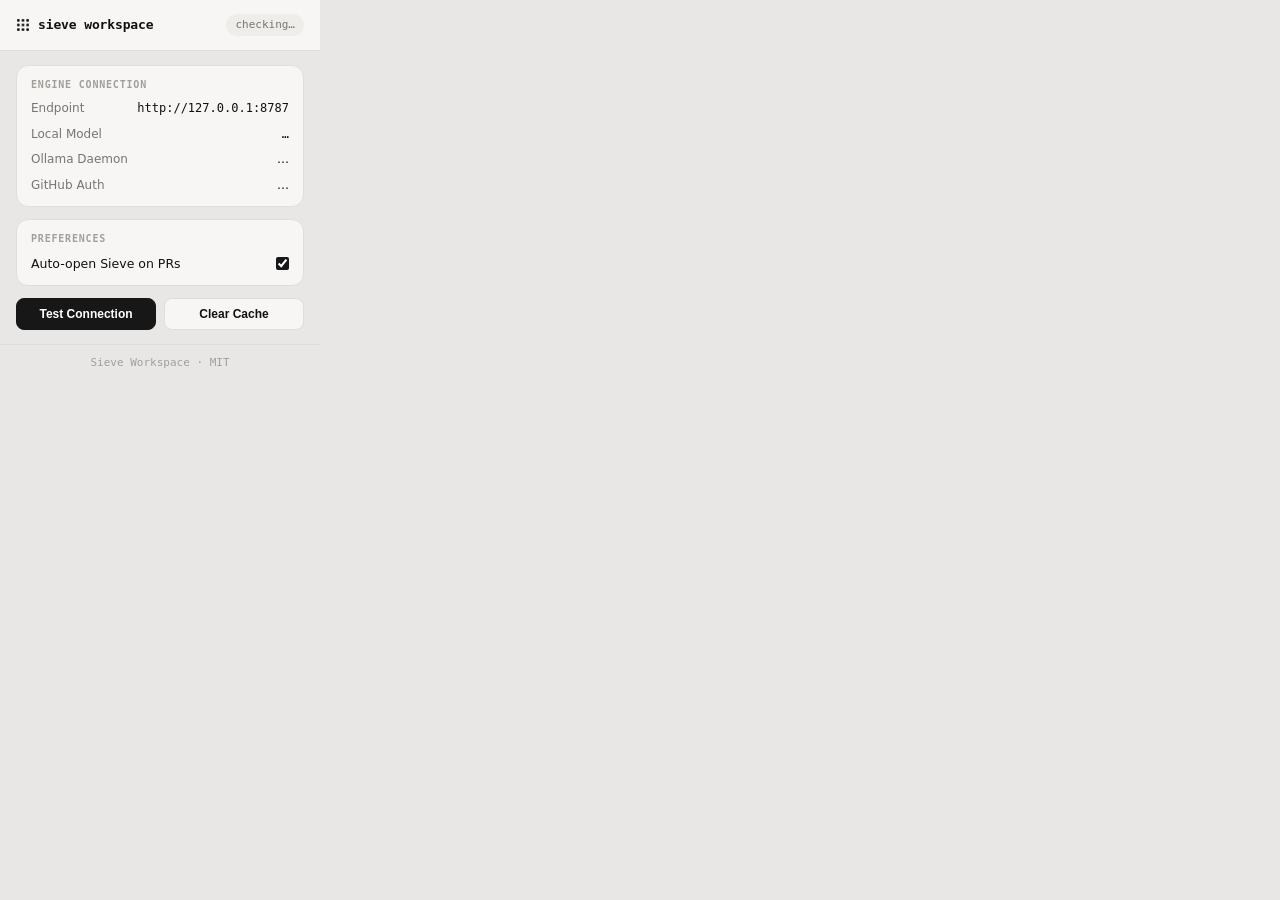
==== extension/popup/popup.html @ cc38a7e6 "feat(extension): add monochromatic popup with engine status" ====
<!doctype html>
<html lang="en">
<head>
  <meta charset="utf-8">
  <title>Sieve Workspace</title>
  <link rel="stylesheet" href="popup.css">
</head>
<body>
  <header class="pop-head">
    <div class="pop-brand">
      <span class="mesh" aria-hidden="true"></span>
      <span class="brand-text">sieve workspace</span>
    </div>
    <span id="health-badge" class="badge">checking…</span>
  </header>

  <main class="pop-body">
    <section class="section">
      <h3 class="label">Engine Connection</h3>
      <div class="row">
        <span class="key">Endpoint</span>
        <span class="val mono" id="engine-url">http://127.0.0.1:8787</span>
      </div>
      <div class="row">
        <span class="key">Local Model</span>
        <span class="val mono" id="model-name">…</span>
      </div>
      <div class="row">
        <span class="key">Ollama Daemon</span>
        <span class="val" id="ollama-status">…</span>
      </div>
      <div class="row">
        <span class="key">GitHub Auth</span>
        <span class="val" id="github-auth">…</span>
      </div>
    </section>

    <section class="section">
      <h3 class="label">Preferences</h3>
      <label class="toggle-row">
        <span>Auto-open Sieve on PRs</span>
        <input type="checkbox" id="auto-open-toggle" checked>
      </label>
    </section>

    <div class="pop-actions">
      <button type="button" class="btn" id="refresh-btn">Test Connection</button>
      <button type="button" class="btn ghost" id="clear-cache-btn">Clear Cache</button>
    </div>

    <div id="offline-help" class="help-box" hidden>
      <p><strong>Engine not reachable:</strong></p>
      <code>python3 -m sieve --serve</code>
    </div>
  </main>

  <footer class="pop-foot">
    <span>Sieve Workspace · MIT</span>
  </footer>

  <script src="popup.js"></script>
</body>
</html>
---- extension/popup/popup.css ----
:root {
  --canvas-bg: #E8E7E5;
  --surface-primary: #F7F6F4;
  --surface-secondary: #EEEDEA;
  --surface-elevated: #FFFFFF;
  --text-primary: #111111;
  --text-secondary: #777571;
  --text-muted: #A19F9A;
  --contrast-accent: #171717;
  --border-subtle: #DFDEDA;
  --border-strong: #C4C2BC;
  --status-ready: #2e7d32;
  --status-ready-bg: rgba(46, 125, 50, 0.08);
  --status-blocked: #c62828;
  --status-blocked-bg: rgba(198, 40, 40, 0.08);
  --font-mono: ui-monospace, SFMono-Regular, "SF Mono", Menlo, Consolas, monospace;
}

* { box-sizing: border-box; margin: 0; padding: 0; }
body {
  width: 320px;
  background: var(--canvas-bg);
  font-family: -apple-system, BlinkMacSystemFont, "Segoe UI", system-ui, sans-serif;
  color: var(--text-primary);
  font-size: 13px;
  line-height: 1.45;
  -webkit-font-smoothing: antialiased;
}

.pop-head {
  padding: 14px 16px;
  background: var(--surface-primary);
  border-bottom: 1px solid var(--border-subtle);
  display: flex;
  justify-content: space-between;
  align-items: center;
}
.pop-brand {
  display: flex;
  align-items: center;
  gap: 8px;
  font-weight: 700;
  font-family: var(--font-mono);
  font-size: 13px;
  letter-spacing: -0.01em;
}
.mesh {
  width: 14px;
  height: 14px;
  background: radial-gradient(circle, var(--contrast-accent) 1.2px, transparent 1.5px) 0 0 / 4.66px 4.66px;
  border-radius: 3px;
}
.badge {
  font-size: 11px;
  font-family: var(--font-mono);
  padding: 3px 9px;
  border-radius: 999px;
  background: var(--surface-secondary);
  color: var(--text-secondary);
}
.badge.ok { background: var(--status-ready-bg); color: var(--status-ready); font-weight: 600; border: 1px solid rgba(46, 125, 50, 0.2); }
.badge.off { background: var(--status-blocked-bg); color: var(--status-blocked); font-weight: 600; border: 1px solid rgba(198, 40, 40, 0.2); }

.pop-body {
  padding: 14px 16px;
  display: grid;
  gap: 12px;
}
.section {
  background: var(--surface-primary);
  border: 1px solid var(--border-subtle);
  border-radius: 12px;
  padding: 12px 14px;
  display: grid;
  gap: 8px;
}
.label {
  font-size: 10px;
  font-weight: 700;
  text-transform: uppercase;
  color: var(--text-muted);
  letter-spacing: 0.08em;
  font-family: var(--font-mono);
}
.row {
  display: flex;
  justify-content: space-between;
  align-items: baseline;
  font-size: 12px;
}
.key { color: var(--text-secondary); }
.val { font-weight: 500; color: var(--text-primary); }
.mono { font-family: var(--font-mono); }

.toggle-row {
  display: flex;
  justify-content: space-between;
  align-items: center;
  font-size: 12.5px;
  color: var(--text-primary);
  cursor: pointer;
}
.toggle-row input { cursor: pointer; accent-color: var(--contrast-accent); }

.pop-actions {
  display: grid;
  grid-template-columns: 1fr 1fr;
  gap: 8px;
}
.btn {
  height: 32px;
  border-radius: 8px;
  border: 1px solid var(--contrast-accent);
  background: var(--contrast-accent);
  color: #FFFFFF;
  font-size: 12px;
  font-weight: 600;
  cursor: pointer;
  transition: all 0.15s ease;
}
.btn.ghost {
  background: var(--surface-primary);
  border-color: var(--border-subtle);
  color: var(--text-primary);
}
.btn:hover { opacity: 0.9; }

.help-box {
  background: var(--status-blocked-bg);
  border: 1px solid rgba(198, 40, 40, 0.2);
  border-radius: 10px;
  padding: 10px 12px;
  font-size: 11.5px;
  color: var(--status-blocked);
}
.help-box code {
  display: block;
  margin-top: 5px;
  background: #FFFFFF;
  padding: 5px 8px;
  border-radius: 6px;
  border: 1px solid var(--border-subtle);
  font-family: var(--font-mono);
  color: var(--text-primary);
}

.pop-foot {
  padding: 10px 16px;
  border-top: 1px solid var(--border-subtle);
  text-align: center;
  font-size: 11px;
  color: var(--text-muted);
  font-family: var(--font-mono);
}
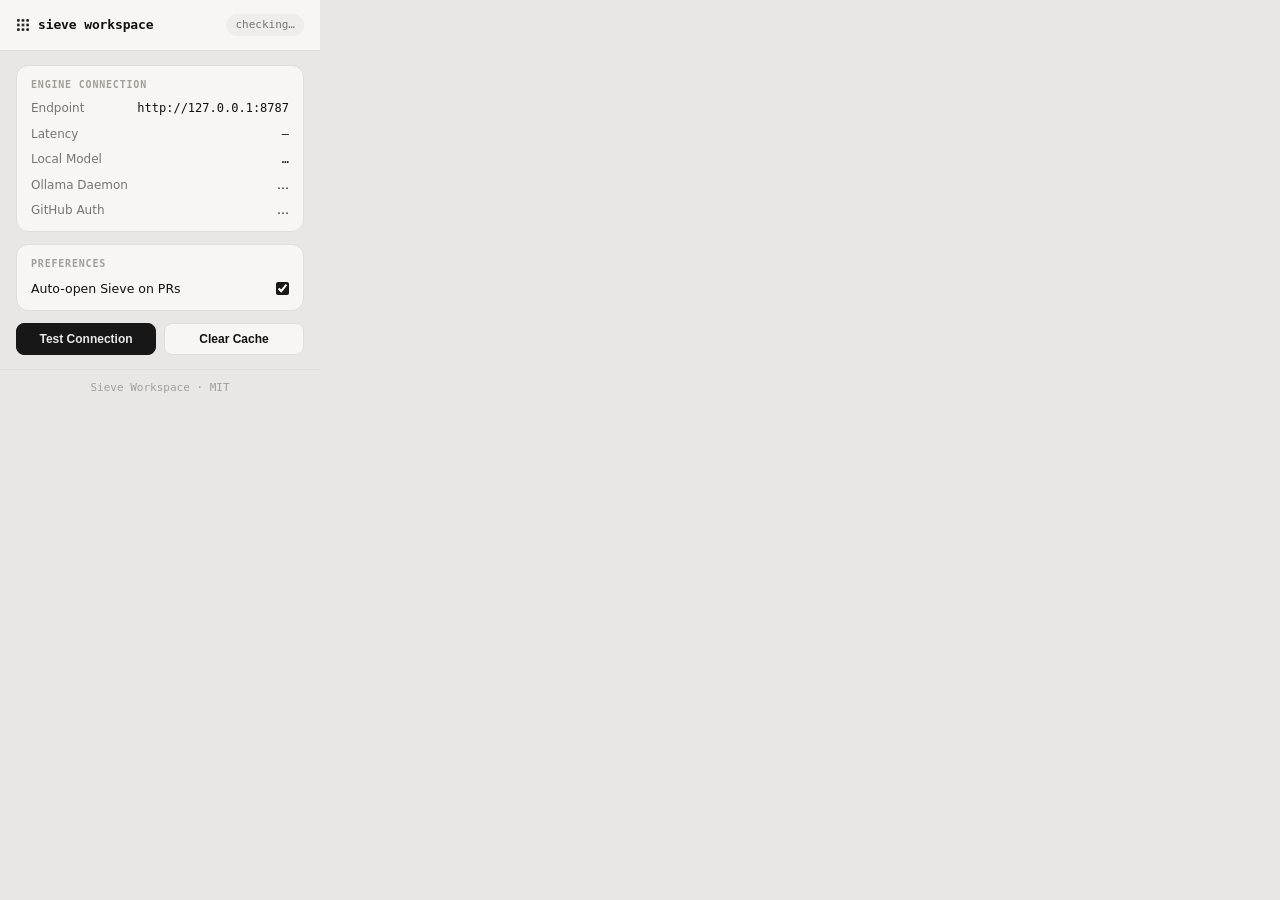
==== commit 7b7b7f04: "feat(popup): add real live connection testing, latency, and dark mode support" ====
--- a/extension/popup/popup.html
+++ b/extension/popup/popup.html
@@ -20,6 +20,10 @@
       <div class="row">
         <span class="key">Endpoint</span>
         <span class="val mono" id="engine-url">http://127.0.0.1:8787</span>
+      </div>
+      <div class="row" id="latency-row" hidden>
+        <span class="key">Latency</span>
+        <span class="val mono" id="ping-latency">–</span>
       </div>
       <div class="row">
         <span class="key">Local Model</span>
@@ -50,6 +54,7 @@
 
     <div id="offline-help" class="help-box" hidden>
       <p><strong>Engine not reachable:</strong></p>
+      <div class="err-detail" style="font-size:11px; margin: 4px 0; opacity: 0.9;">Connection refused</div>
       <code>python3 -m sieve --serve</code>
     </div>
   </main>
@@ -61,4 +66,3 @@
   <script src="popup.js"></script>
 </body>
 </html>
-
--- a/extension/popup/popup.css
+++ b/extension/popup/popup.css
@@ -14,6 +14,25 @@
   --status-blocked: #c62828;
   --status-blocked-bg: rgba(198, 40, 40, 0.08);
   --font-mono: ui-monospace, SFMono-Regular, "SF Mono", Menlo, Consolas, monospace;
+}
+
+@media (prefers-color-scheme: dark) {
+  :root {
+    --canvas-bg: #0d1117;
+    --surface-primary: #161b22;
+    --surface-secondary: #21262d;
+    --surface-elevated: #30363d;
+    --text-primary: #f0f6fc;
+    --text-secondary: #8b949e;
+    --text-muted: #6e7681;
+    --contrast-accent: #f0f6fc;
+    --border-subtle: #30363d;
+    --border-strong: #484f58;
+    --status-ready: #3fb950;
+    --status-ready-bg: rgba(63, 185, 80, 0.15);
+    --status-blocked: #f85149;
+    --status-blocked-bg: rgba(248, 81, 73, 0.15);
+  }
 }
 
 * { box-sizing: border-box; margin: 0; padding: 0; }
@@ -112,7 +131,7 @@
   border-radius: 8px;
   border: 1px solid var(--contrast-accent);
   background: var(--contrast-accent);
-  color: #FFFFFF;
+  color: var(--canvas-bg);
   font-size: 12px;
   font-weight: 600;
   cursor: pointer;
@@ -124,6 +143,7 @@
   color: var(--text-primary);
 }
 .btn:hover { opacity: 0.9; }
+.btn:disabled { opacity: 0.5; cursor: not-allowed; }
 
 .help-box {
   background: var(--status-blocked-bg);
@@ -136,7 +156,7 @@
 .help-box code {
   display: block;
   margin-top: 5px;
-  background: #FFFFFF;
+  background: var(--surface-elevated);
   padding: 5px 8px;
   border-radius: 6px;
   border: 1px solid var(--border-subtle);
@@ -152,4 +172,3 @@
   color: var(--text-muted);
   font-family: var(--font-mono);
 }
-
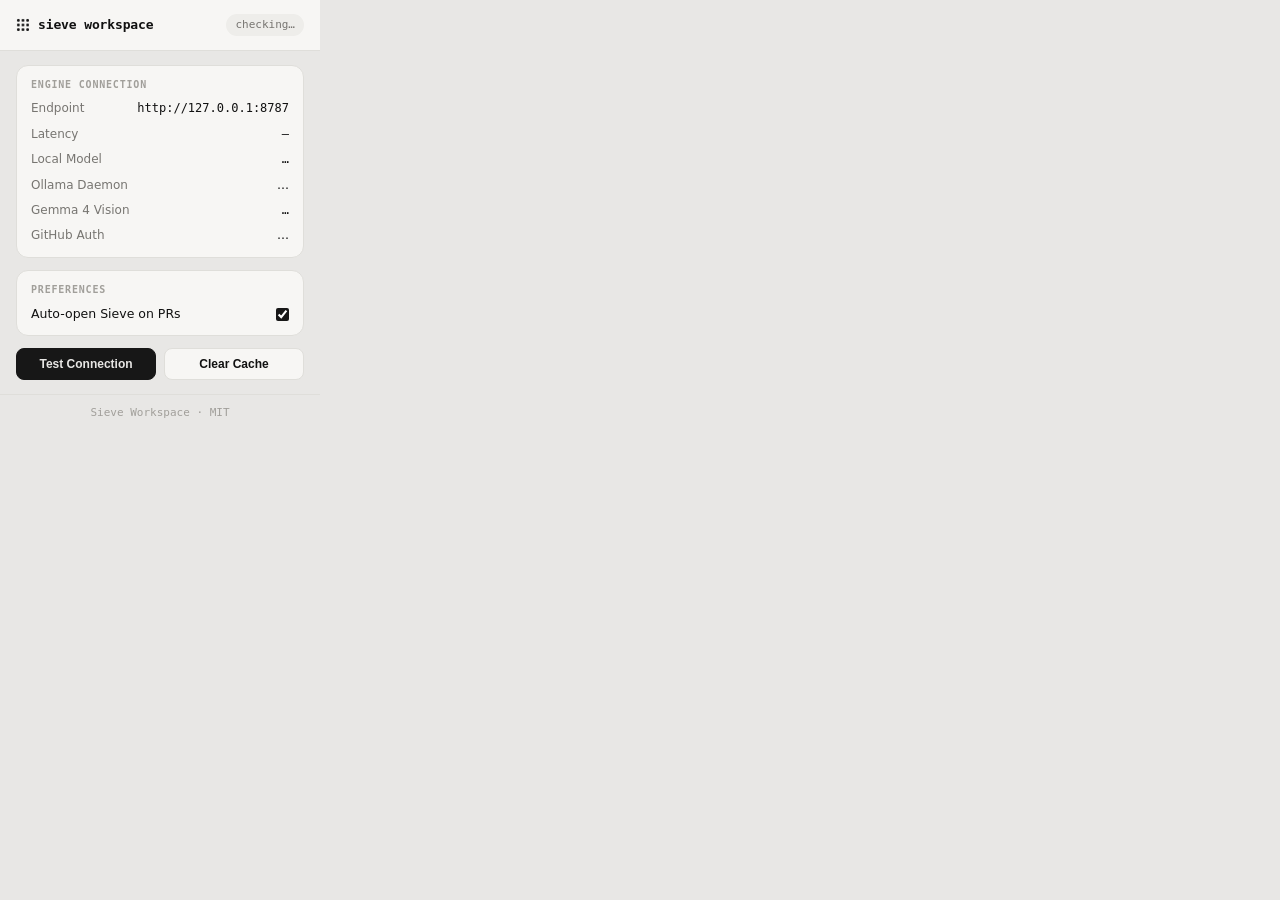
==== commit 9f4dd799: "feat(ui): integrate visual intelligence with gemma 4 in pr drawer and popup" ====
--- a/extension/popup/popup.html
+++ b/extension/popup/popup.html
@@ -34,6 +34,10 @@
         <span class="val" id="ollama-status">…</span>
       </div>
       <div class="row">
+        <span class="key">Gemma 4 Vision</span>
+        <span class="val mono" id="gemma-status">…</span>
+      </div>
+      <div class="row">
         <span class="key">GitHub Auth</span>
         <span class="val" id="github-auth">…</span>
       </div>
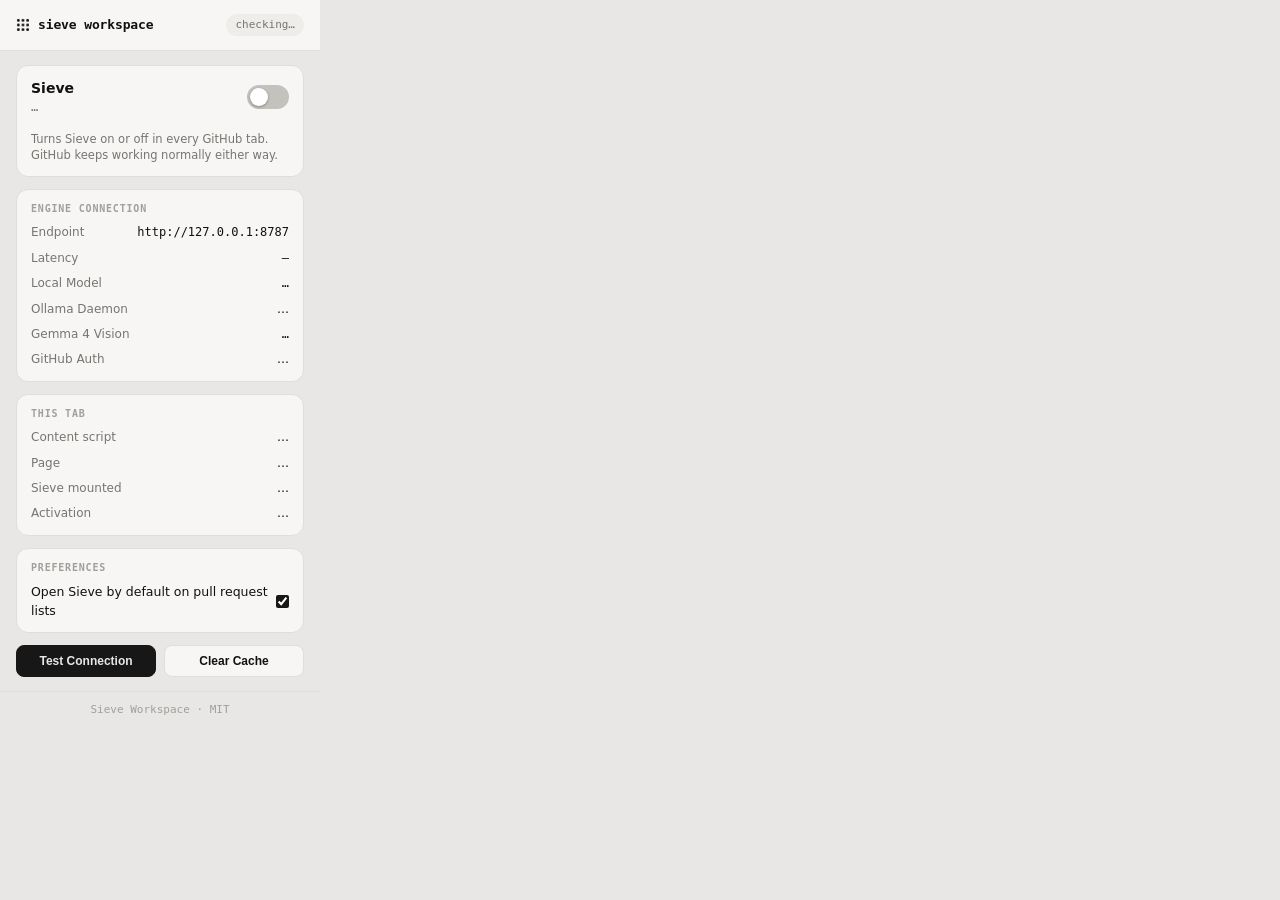
==== commit dc722c51: "release: ship Sieve showcase and final hackathon presentation" ====
--- a/extension/popup/popup.html
+++ b/extension/popup/popup.html
@@ -15,6 +15,17 @@
   </header>
 
   <main class="pop-body">
+    <section class="section master">
+      <label class="master-row" for="master-toggle">
+        <span class="master-text">
+          <span class="master-title">Sieve</span>
+          <span class="master-state" id="master-state">…</span>
+        </span>
+        <input type="checkbox" role="switch" id="master-toggle" class="switch" aria-describedby="master-state">
+      </label>
+      <p class="master-help" id="master-help">Turns Sieve on or off in every GitHub tab. GitHub keeps working normally either way.</p>
+    </section>
+
     <section class="section">
       <h3 class="label">Engine Connection</h3>
       <div class="row">
@@ -43,10 +54,31 @@
       </div>
     </section>
 
+    <section class="section" aria-live="polite">
+      <h3 class="label">This Tab</h3>
+      <div class="row">
+        <span class="key">Content script</span>
+        <span class="val" id="tab-script">…</span>
+      </div>
+      <div class="row">
+        <span class="key">Page</span>
+        <span class="val" id="tab-route">…</span>
+      </div>
+      <div class="row">
+        <span class="key">Sieve mounted</span>
+        <span class="val" id="tab-mounted">…</span>
+      </div>
+      <div class="row">
+        <span class="key">Activation</span>
+        <span class="val" id="tab-activation">…</span>
+      </div>
+      <p class="tab-note" id="tab-note" hidden></p>
+    </section>
+
     <section class="section">
       <h3 class="label">Preferences</h3>
       <label class="toggle-row">
-        <span>Auto-open Sieve on PRs</span>
+        <span>Open Sieve by default on pull request lists</span>
         <input type="checkbox" id="auto-open-toggle" checked>
       </label>
     </section>
--- a/extension/popup/popup.css
+++ b/extension/popup/popup.css
@@ -172,3 +172,28 @@
   color: var(--text-muted);
   font-family: var(--font-mono);
 }
+
+.tab-note { margin-top: 8px; font-size: 11.5px; line-height: 1.45; color: var(--text-secondary); }
+
+/* Master switch: the one control that turns Sieve on or off everywhere */
+.master { padding-bottom: 12px; }
+.master-row { display: flex; align-items: center; justify-content: space-between; gap: 12px; cursor: pointer; }
+.master-text { display: grid; gap: 1px; }
+.master-title { font-size: 14px; font-weight: 700; }
+.master-state { font-size: 12px; font-family: var(--font-mono); color: var(--text-secondary); }
+.master-state.on { color: var(--status-ready); }
+.master-help { margin-top: 6px; font-size: 11.5px; line-height: 1.45; color: var(--text-secondary); }
+.switch {
+  appearance: none; -webkit-appearance: none; flex: none; position: relative; cursor: pointer;
+  width: 42px; height: 24px; border-radius: 999px; margin: 0;
+  background: var(--border-strong); transition: background 160ms ease;
+}
+.switch::after {
+  content: ""; position: absolute; top: 3px; left: 3px; width: 18px; height: 18px; border-radius: 50%;
+  background: #fff; box-shadow: 0 1px 3px rgba(0, 0, 0, 0.3); transition: transform 160ms ease;
+}
+.switch:checked { background: var(--status-ready); }
+.switch:checked::after { transform: translateX(18px); }
+.switch:focus-visible { outline: 2px solid var(--text-primary); outline-offset: 2px; }
+.switch:disabled { opacity: 0.5; cursor: progress; }
+@media (prefers-reduced-motion: reduce) { .switch, .switch::after { transition: none; } }
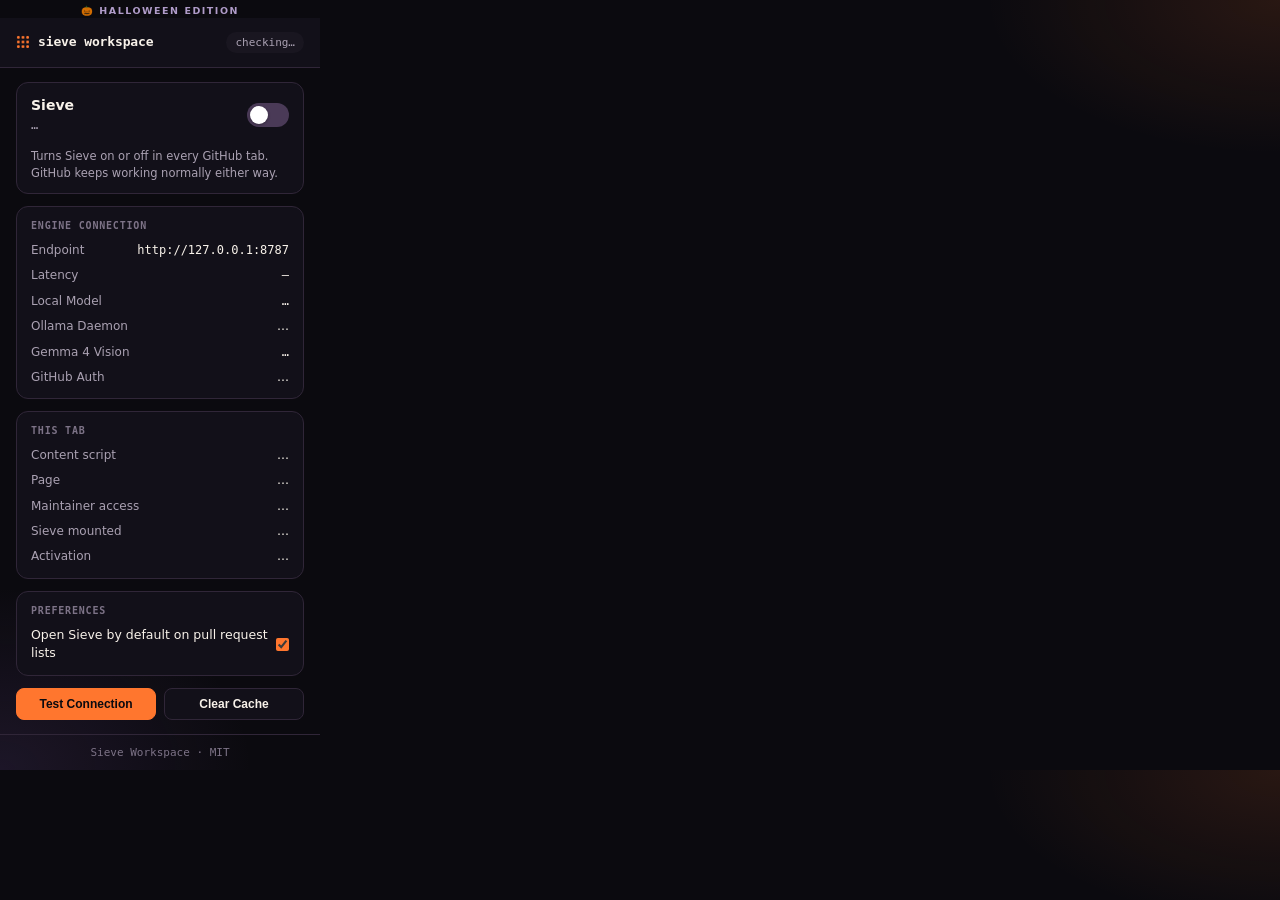
==== commit 2218cee1: "feat(ui): Halloween Edition theme; PR controls UI, access gate and security docs Shared Halloween to" ====
--- a/extension/popup/popup.html
+++ b/extension/popup/popup.html
@@ -65,6 +65,10 @@
         <span class="val" id="tab-route">…</span>
       </div>
       <div class="row">
+        <span class="key">Maintainer access</span>
+        <span class="val" id="tab-access">…</span>
+      </div>
+      <div class="row">
         <span class="key">Sieve mounted</span>
         <span class="val" id="tab-mounted">…</span>
       </div>
--- a/extension/popup/popup.css
+++ b/extension/popup/popup.css
@@ -197,3 +197,22 @@
 .switch:focus-visible { outline: 2px solid var(--text-primary); outline-offset: 2px; }
 .switch:disabled { opacity: 0.5; cursor: progress; }
 @media (prefers-reduced-motion: reduce) { .switch, .switch::after { transition: none; } }
+
+/* SIEVE — HALLOWEEN EDITION: one palette for light and dark, appended last */
+:root, :root:is(*) {
+  --canvas-bg: #0B0A0F; --surface-primary: #121019; --surface-secondary: #191620; --surface-elevated: #211B29;
+  --text-primary: #F8F2EA; --text-secondary: #AAA1B2; --text-muted: #7D7387; --contrast-accent: #FF762E;
+  --border-subtle: #302638; --border-strong: #4A3A57;
+  --status-ready: #82B99A; --status-ready-bg: rgba(130, 185, 154, 0.12);
+  --status-blocked: #E36C69; --status-blocked-bg: rgba(227, 108, 105, 0.12);
+  color-scheme: dark;
+}
+@media (prefers-color-scheme: dark) { :root:is(*) { --canvas-bg: #0B0A0F; --surface-primary: #121019; --surface-secondary: #191620;
+  --surface-elevated: #211B29; --text-primary: #F8F2EA; --text-secondary: #AAA1B2; --text-muted: #7D7387; --contrast-accent: #FF762E;
+  --border-subtle: #302638; --border-strong: #4A3A57; } }
+body { background: radial-gradient(420px 220px at 100% 0%, rgba(255, 118, 46, 0.12), transparent 70%),
+  radial-gradient(360px 260px at 0% 100%, rgba(121, 82, 165, 0.16), transparent 70%), var(--canvas-bg); color: var(--text-primary); }
+button.primary, .btn.primary, .btn-primary { background: linear-gradient(180deg, #FF9A4D, #FF762E); color: #1A0E06; border-color: transparent; }
+body::before { content: "🎃 HALLOWEEN EDITION"; display: block; text-align: center; font: 600 9.5px/1 -apple-system, system-ui, sans-serif;
+  letter-spacing: 0.16em; color: #CDB6EA; padding: 6px 0 2px; opacity: 0.85; }
+:focus-visible { outline: 2px solid #FF9A4D; outline-offset: 2px; }
